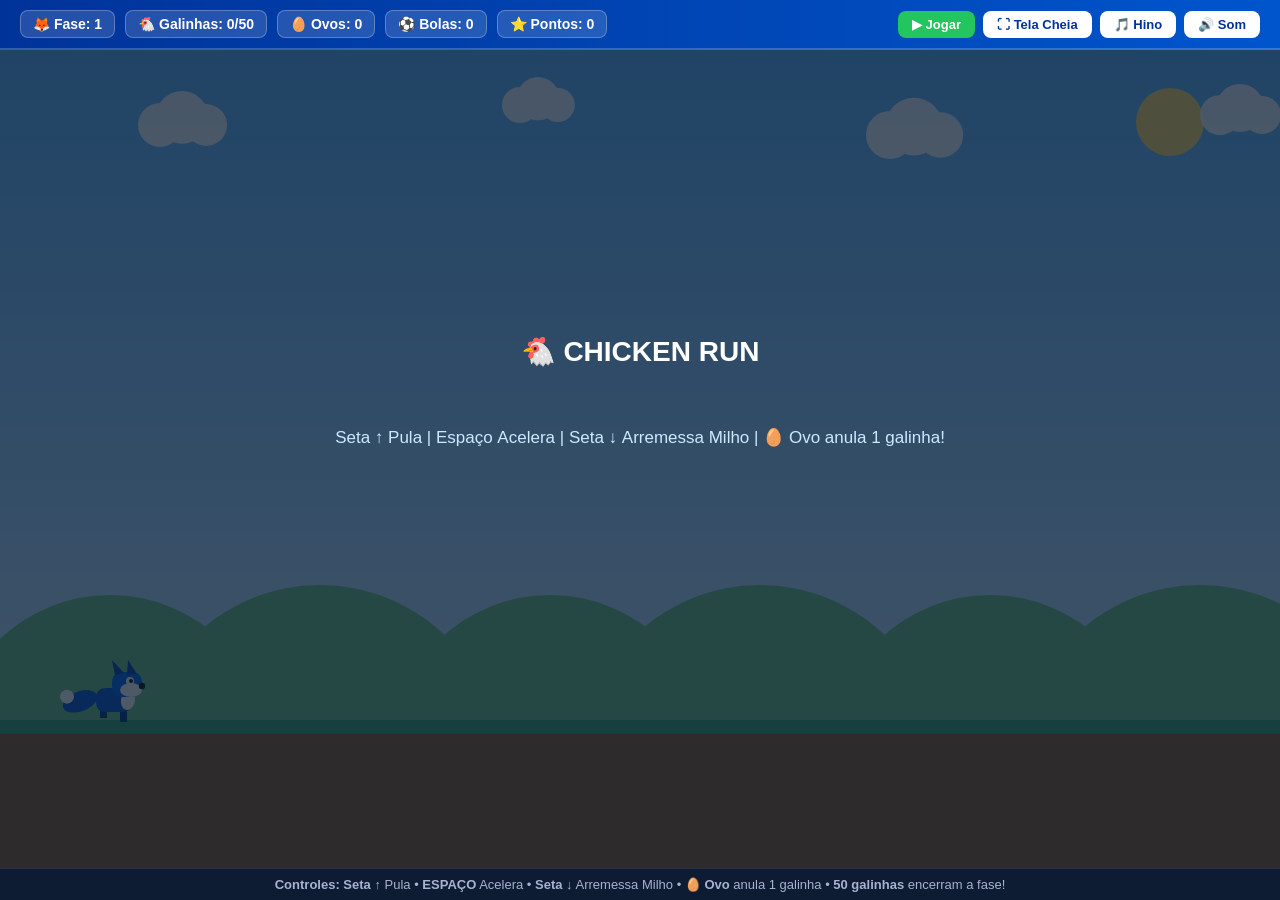
==== games/ChickenRun.html @ 2aab4003 "Add files via upload" ====
<!DOCTYPE html>
<html lang="pt-BR">
<head>
  <meta charset="UTF-8" />
  <meta name="viewport" content="width=device-width, initial-scale=1.0" />
  <title>CHICKEN RUN</title>
  <style>
    * { box-sizing: border-box; margin: 0; padding: 0; user-select: none; }
    html, body {
      width: 100%;
      height: 100%;
      overflow: hidden;
      background: #0a192f;
      color: #fff;
      font-family: 'Segoe UI', Tahoma, Geneva, Verdana, sans-serif;
    }
    .game-wrapper {
      display: flex;
      flex-direction: column;
      width: 100vw;
      height: 100vh;
      background: #112240;
    }
    .hud {
      display: flex;
      flex-wrap: wrap;
      align-items: center;
      justify-content: space-between;
      gap: 8px;
      padding: 10px 20px;
      background: linear-gradient(90deg, #003399, #0055cc);
      border-bottom: 2px solid rgba(255, 255, 255, 0.2);
      font-weight: 700;
      font-size: 14px;
      flex-shrink: 0;
    }
    .hud-stats {
      display: flex;
      gap: 10px;
      flex-wrap: wrap;
    }
    .stat-badge {
      background: rgba(255, 255, 255, 0.14);
      padding: 5px 12px;
      border-radius: 8px;
      border: 1px solid rgba(255, 255, 255, 0.25);
    }
    .hud-controls {
      display: flex;
      gap: 8px;
      flex-wrap: wrap;
    }
    button {
      background: #ffffff;
      color: #003399;
      border: none;
      padding: 6px 14px;
      border-radius: 8px;
      font-weight: 800;
      font-size: 13px;
      cursor: pointer;
      transition: transform 0.1s, background 0.2s;
      display: inline-flex;
      align-items: center;
      gap: 4px;
    }
    button:hover { background: #e6f0ff; transform: translateY(-1px); }
    button:active { transform: translateY(1px); }
    #startBtn { background: #22c55e; color: #ffffff; }
    #startBtn:hover { background: #16a34a; }
    .canvas-container {
      flex: 1;
      position: relative;
      width: 100%;
      overflow: hidden;
    }
    canvas {
      display: block;
      width: 100%;
      height: 100%;
      background: #87ceeb;
      cursor: pointer;
    }
    .footer-tip {
      padding: 8px 16px;
      text-align: center;
      font-size: 13px;
      color: #a8b2d1;
      background: #0d1b33;
      border-top: 1px solid rgba(255, 255, 255, 0.1);
      flex-shrink: 0;
    }
  </style>
</head>
<body>

<div class="game-wrapper">
  <div class="hud">
    <div class="hud-stats">
      <div class="stat-badge">🦊 Fase: <span id="phaseEl">1</span></div>
      <div class="stat-badge">🐔 Galinhas: <span id="chickensEl">0</span>/50</div>
      <div class="stat-badge">🥚 Ovos: <span id="eggsEl">0</span></div>
      <div class="stat-badge">⚽ Bolas: <span id="ballsEl">0</span></div>
      <div class="stat-badge">⭐ Pontos: <span id="scoreEl">0</span></div>
    </div>
    <div class="hud-controls">
      <button id="startBtn">▶ Jogar</button>
      <button id="fullscreenBtn" title="Alternar Tela Cheia">⛶ Tela Cheia</button>
      <button id="testAnthemBtn" title="Ouvir o Hino do Cruzeiro">🎵 Hino</button>
      <button id="muteBtn">🔊 Som</button>
    </div>
  </div>

  <div class="canvas-container" id="canvasContainer">
    <canvas id="gameCanvas"></canvas>
  </div>

  <div class="footer-tip">
    <strong>Controles:</strong> <strong>Seta ↑</strong> Pula &bull; <strong>ESPAÇO</strong> Acelera &bull; <strong>Seta ↓</strong> Arremessa Milho &bull; <strong>🥚 Ovo</strong> anula 1 galinha &bull; <strong>50 galinhas</strong> encerram a fase!
  </div>
</div>

<script>
const canvas = document.getElementById('gameCanvas');
const canvasContainer = document.getElementById('canvasContainer');
const ctx = canvas.getContext('2d');

const phaseEl = document.getElementById('phaseEl');
const chickensEl = document.getElementById('chickensEl');
const eggsEl = document.getElementById('eggsEl');
const ballsEl = document.getElementById('ballsEl');
const scoreEl = document.getElementById('scoreEl');
const muteBtn = document.getElementById('muteBtn');
const testAnthemBtn = document.getElementById('testAnthemBtn');
const fullscreenBtn = document.getElementById('fullscreenBtn');
const startBtn = document.getElementById('startBtn');

let GROUND_Y = 300;
const fox = {
  x: 90,
  y: 250,
  w: 54,
  h: 50,
  vy: 0,
  gravity: 0.72,
  jumpForce: -14.2,
  grounded: true,
  happyTimer: 0,
  throwTimer: 0,
  sadTimer: 0
};

function resizeCanvas() {
  const rect = canvasContainer.getBoundingClientRect();
  canvas.width = Math.max(300, Math.floor(rect.width));
  canvas.height = Math.max(200, Math.floor(rect.height));

  const oldGround = GROUND_Y;
  GROUND_Y = Math.floor(canvas.height * 0.82);

  if (fox.grounded) {
    fox.y = GROUND_Y - fox.h;
  } else {
    fox.y += (GROUND_Y - oldGround);
  }
}

window.addEventListener('resize', resizeCanvas);
resizeCanvas();

fullscreenBtn.addEventListener('click', (e) => {
  e.stopPropagation();
  if (!document.fullscreenElement) {
    document.documentElement.requestFullscreen().catch(() => {});
  } else {
    document.exitFullscreen().catch(() => {});
  }
});

document.addEventListener('fullscreenchange', () => {
  fullscreenBtn.textContent = document.fullscreenElement ? '🗗 Sair Tela Cheia' : '⛶ Tela Cheia';
  setTimeout(resizeCanvas, 50);
});

function drawRoundRect(x, y, w, h, r) {
  ctx.beginPath();
  ctx.moveTo(x + r, y);
  ctx.lineTo(x + w - r, y);
  ctx.quadraticCurveTo(x + w, y, x + w, y + r);
  ctx.lineTo(x + w, y + h - r);
  ctx.quadraticCurveTo(x + w, y + h, x + w - r, y + h);
  ctx.lineTo(x + r, y + h);
  ctx.quadraticCurveTo(x, y + h, x, y + h - r);
  ctx.lineTo(x, y + r);
  ctx.quadraticCurveTo(x, y, x + r, y);
  ctx.closePath();
}

function drawStar(cx, cy, spikes, outerRadius, innerRadius) {
  let rot = Math.PI / 2 * 3;
  let x = cx;
  let y = cy;
  const step = Math.PI / spikes;

  ctx.beginPath();
  ctx.moveTo(cx, cy - outerRadius);
  for (let i = 0; i < spikes; i++) {
    x = cx + Math.cos(rot) * outerRadius;
    y = cy + Math.sin(rot) * outerRadius;
    ctx.lineTo(x, y);
    rot += step;

    x = cx + Math.cos(rot) * innerRadius;
    y = cy + Math.sin(rot) * innerRadius;
    ctx.lineTo(x, y);
    rot += step;
  }
  ctx.lineTo(cx, cy - outerRadius);
  ctx.closePath();
}

let isMuted = false;
let audioCtx = null;

function getAudioCtx() {
  if (!audioCtx) {
    const AC = window.AudioContext || window.webkitAudioContext;
    if (AC) audioCtx = new AC();
  }
  if (audioCtx && audioCtx.state === 'suspended') {
    audioCtx.resume().catch(() => {});
  }
  return audioCtx;
}

function playSfx(type) {
  if (isMuted) return;
  try {
    const ac = getAudioCtx();
    if (!ac) return;
    const now = ac.currentTime;
    const osc = ac.createOscillator();
    const gain = ac.createGain();
    osc.connect(gain);
    gain.connect(ac.destination);

    if (type === 'jump') {
      osc.type = 'triangle';
      osc.frequency.setValueAtTime(280, now);
      osc.frequency.exponentialRampToValueAtTime(620, now + 0.14);
      gain.gain.setValueAtTime(0.18, now);
      gain.gain.exponentialRampToValueAtTime(0.01, now + 0.15);
      osc.start(now); osc.stop(now + 0.15);
    } else if (type === 'throw') {
      osc.type = 'sine';
      osc.frequency.setValueAtTime(420, now);
      osc.frequency.exponentialRampToValueAtTime(750, now + 0.1);
      gain.gain.setValueAtTime(0.16, now);
      gain.gain.exponentialRampToValueAtTime(0.01, now + 0.11);
      osc.start(now); osc.stop(now + 0.11);
    } else if (type === 'destroy') {
      osc.type = 'square';
      osc.frequency.setValueAtTime(190, now);
      osc.frequency.exponentialRampToValueAtTime(65, now + 0.18);
      gain.gain.setValueAtTime(0.2, now);
      gain.gain.exponentialRampToValueAtTime(0.01, now + 0.19);
      osc.start(now); osc.stop(now + 0.19);
    } else if (type === 'catch' || type === 'ball') {
      osc.type = 'sine';
      osc.frequency.setValueAtTime(type === 'catch' ? 520 : 640, now);
      osc.frequency.setValueAtTime(type === 'catch' ? 780 : 880, now + 0.07);
      gain.gain.setValueAtTime(0.22, now);
      gain.gain.exponentialRampToValueAtTime(0.01, now + 0.22);
      osc.start(now); osc.stop(now + 0.22);
    } else if (type === 'egg') {
      osc.type = 'sawtooth';
      osc.frequency.setValueAtTime(360, now);
      osc.frequency.exponentialRampToValueAtTime(170, now + 0.2);
      gain.gain.setValueAtTime(0.18, now);
      gain.gain.exponentialRampToValueAtTime(0.01, now + 0.21);
      osc.start(now); osc.stop(now + 0.21);
    } else if (type === 'star') {
      osc.type = 'triangle';
      osc.frequency.setValueAtTime(587.33, now);
      osc.frequency.setValueAtTime(783.99, now + 0.08);
      osc.frequency.setValueAtTime(1046.50, now + 0.16);
      gain.gain.setValueAtTime(0.24, now);
      gain.gain.exponentialRampToValueAtTime(0.01, now + 0.36);
      osc.start(now); osc.stop(now + 0.36);
    } else if (type === 'gameover') {
      osc.type = 'sawtooth';
      osc.frequency.setValueAtTime(300, now);
      osc.frequency.linearRampToValueAtTime(110, now + 0.45);
      gain.gain.setValueAtTime(0.2, now);
      gain.gain.exponentialRampToValueAtTime(0.01, now + 0.46);
      osc.start(now); osc.stop(now + 0.46);
    }
  } catch (err) {}
}

function playCruzeiroAnthem() {
  if (isMuted) return;
  try {
    const ac = getAudioCtx();
    if (!ac) return;
    const notes = [
      { f: 392.00, d: 0.22 }, { f: 523.25, d: 0.32 }, { f: 523.25, d: 0.22 },
      { f: 587.33, d: 0.24 }, { f: 659.25, d: 0.36 }, { f: 587.33, d: 0.22 },
      { f: 523.25, d: 0.34 }, { f: 493.88, d: 0.22 }, { f: 440.00, d: 0.24 },
      { f: 493.88, d: 0.24 }, { f: 523.25, d: 0.45 }, { f: 392.00, d: 0.35 },
      { f: 0,      d: 0.14 },
      { f: 392.00, d: 0.22 }, { f: 587.33, d: 0.32 }, { f: 587.33, d: 0.22 },
      { f: 659.25, d: 0.24 }, { f: 698.46, d: 0.36 }, { f: 659.25, d: 0.22 },
      { f: 587.33, d: 0.34 }, { f: 523.25, d: 0.22 }, { f: 493.88, d: 0.24 },
      { f: 523.25, d: 0.55 }
    ];

    let time = ac.currentTime + 0.05;
    notes.forEach(n => {
      if (n.f > 0) {
        const osc = ac.createOscillator();
        const osc2 = ac.createOscillator();
        const gain = ac.createGain();
        osc.type = 'triangle';
        osc2.type = 'sine';
        osc.frequency.setValueAtTime(n.f, time);
        osc2.frequency.setValueAtTime(n.f * 0.5, time);
        gain.gain.setValueAtTime(0.001, time);
        gain.gain.linearRampToValueAtTime(0.22, time + 0.02);
        gain.gain.exponentialRampToValueAtTime(0.001, time + n.d * 0.92);
        osc.connect(gain);
        osc2.connect(gain);
        gain.connect(ac.destination);
        osc.start(time); osc2.start(time);
        osc.stop(time + n.d); osc2.stop(time + n.d);
      }
      time += n.d;
    });
  } catch (err) {}
}

muteBtn.addEventListener('click', (e) => {
  e.stopPropagation();
  isMuted = !isMuted;
  muteBtn.textContent = isMuted ? '🔇 Mudo' : '🔊 Som';
});

testAnthemBtn.addEventListener('click', (e) => {
  e.stopPropagation();
  playCruzeiroAnthem();
});

startBtn.addEventListener('click', (e) => {
  e.stopPropagation();
  resetGame();
});

const STAR_SEQUENCE = [
  { name: 'KLEBER GLADIADOR',    icon: 'star',   big: false, bouncingBall: false, throwsCorn: false },
  { name: 'WELLINGTON PAULISTA', icon: 'star',   big: false, bouncingBall: false, throwsCorn: false },
  { name: 'MARCELO RAMOS',       icon: 'star',   big: false, bouncingBall: false, throwsCorn: false },
  { name: 'RONALDO FENOMENO',    icon: 'star',   big: true,  bouncingBall: false, throwsCorn: false },
  { name: 'FABIO JUNIOR',        icon: 'ball',   big: false, bouncingBall: true,  throwsCorn: false },
  { name: 'PAULINHO MCLAREN',    icon: 'star',   big: false, bouncingBall: false, throwsCorn: true  },
  { name: 'KAIO JORGE',          icon: 'bigK',   big: true,  bouncingBall: false, throwsCorn: false },
  { name: 'DIRCEU LOPES',        icon: 'crown',  big: false, bouncingBall: false, throwsCorn: false },
  { name: 'ALEX',                icon: 'diamond',big: false, bouncingBall: false, throwsCorn: false },
  { name: 'TOSTÃO',              icon: 'trophy', big: false, bouncingBall: false, throwsCorn: false }
];

const PHASE_GOAL = 50;

let state = 'START';
let score = 0;
let chickensCaught = 0;
let eggsCollected = 0;
let ballsCollected = 0;
let phase = 1;
let speed = 6.5;
let baseSpeed = 6.5;
let frameCount = 0;
let lastCornTime = 0;
let triggeredMilestones = new Set();

let obstacles = [];
let items = [];
let corns = [];
let decorativeCorns = [];
let particles = [];
let floatingTexts = [];
let risingStars = [];
let accumulatedStars = [];

let planeObj = null;
let creditsScrollY = 0;

let clouds = [
  { x: 160, y: 75, s: 1.1 },
  { x: 520, y: 55, s: 0.9 },
  { x: 890, y: 85, s: 1.2 },
  { x: 1220, y: 65, s: 1.0 }
];
let hillOffset = 0;

function resetGame() {
  score = 0;
  chickensCaught = 0;
  eggsCollected = 0;
  ballsCollected = 0;
  phase = 1;
  speed = 6.5;
  baseSpeed = 6.5;
  obstacles = [];
  items = [];
  corns = [];
  decorativeCorns = [];
  particles = [];
  floatingTexts = [];
  risingStars = [];
  accumulatedStars = [];
  planeObj = null;
  creditsScrollY = 0;
  triggeredMilestones.clear();
  fox.y = GROUND_Y - fox.h;
  fox.vy = 0;
  fox.grounded = true;
  fox.happyTimer = 0;
  fox.throwTimer = 0;
  fox.sadTimer = 0;
  startBtn.textContent = '↻ Reiniciar';
  updateHud();
  state = 'PLAYING';
}

function updateHud() {
  phaseEl.textContent = phase;
  chickensEl.textContent = chickensCaught;
  eggsEl.textContent = eggsCollected;
  ballsEl.textContent = ballsCollected;
  scoreEl.textContent = Math.floor(score);
}

function getSlotTargetPosition(slotIndex) {
  const rightMargin = 28;
  const startY = 30;
  const rowHeight = 28;
  return {
    x: canvas.width - rightMargin,
    y: startY + slotIndex * rowHeight
  };
}

function spawnRisingStar(milestoneNum, info, originX, originY) {
  const slotIndex = accumulatedStars.length + risingStars.length;
  const isBig = !!info.big;
  risingStars.push({
    startX: originX,
    startY: originY,
    x: originX,
    y: originY,
    slotIndex: slotIndex,
    progress: 0,
    duration: 480,
    wobblePhase: 0,
    outerR: info.icon === 'bigK' ? 38 : (isBig ? 42 : 24),
    milestoneNum: milestoneNum,
    name: info.name,
    label: `${milestoneNum}★ ${info.name}`,
    icon: info.icon,
    isBig: isBig,
    bouncingBall: !!info.bouncingBall,
    throwsCorn: !!info.throwsCorn,
    cornCooldown: 0
  });
  playSfx('star');
}

function checkChickenStarMilestone() {
  if (chickensCaught > 0 && chickensCaught % 5 === 0 && !triggeredMilestones.has(chickensCaught)) {
    triggeredMilestones.add(chickensCaught);
    const seqIndex = ((chickensCaught / 5) - 1) % STAR_SEQUENCE.length;
    const preset = STAR_SEQUENCE[seqIndex];
    spawnRisingStar(chickensCaught, preset, fox.x + fox.w / 2, fox.y - 10);
  }
}

function startPlaneFinale() {
  state = 'PLANE_FINALE';
  playCruzeiroAnthem();
  planeObj = {
    x: -240,
    y: Math.max(85, GROUND_Y * 0.26),
    vx: 0.9,
    cornTimer: 0
  };
}

function startCredits() {
  state = 'CREDITS';
  creditsScrollY = canvas.height + 40;
}

function jump() {
  if (state === 'START' || state === 'GAMEOVER' || state === 'CREDITS') {
    resetGame();
    return;
  }
  if (state === 'PLAYING' && fox.grounded) {
    fox.vy = fox.jumpForce;
    fox.grounded = false;
    playSfx('jump');
  }
}

function throwCorn() {
  if (state !== 'PLAYING') return;
  const now = performance.now();
  if (now - lastCornTime < 260) return;
  lastCornTime = now;

  fox.throwTimer = 14;
  corns.push({
    x: fox.x + fox.w - 4,
    y: fox.y + 18,
    w: 22,
    h: 14,
    vx: speed + 10.5,
    vy: -2.4,
    angle: 0
  });
  playSfx('throw');
}

window.addEventListener('keydown', (e) => {
  if (e.code === 'ArrowUp' || e.key === 'ArrowUp') {
    e.preventDefault();
    jump();
  } else if (e.code === 'Space' || e.key === ' ') {
    e.preventDefault();
    if (state === 'PLAYING') {
      speed = baseSpeed * 1.6;
    } else {
      resetGame();
    }
  } else if (e.code === 'ArrowDown' || e.key === 'ArrowDown') {
    e.preventDefault();
    if (state === 'PLAYING') {
      throwCorn();
    }
  }
});

window.addEventListener('keyup', (e) => {
  if (e.code === 'Space' || e.key === ' ') {
    speed = baseSpeed;
  }
});

canvas.addEventListener('mousedown', (e) => { e.preventDefault(); jump(); });
canvas.addEventListener('touchstart', (e) => { e.preventDefault(); jump(); }, { passive: false });

function spawnParticles(x, y, colorScheme) {
  for (let i = 0; i < 16; i++) {
    let color = '#ffffff';
    if (colorScheme === 'red') {
      color = '#ef4444';
    } else if (colorScheme === 'wood') {
      color = i % 2 === 0 ? '#b45309' : '#facc15';
    } else if (colorScheme === 'egg') {
      color = i % 2 === 0 ? '#fef3c7' : '#fbbf24';
    } else {
      color = i % 2 === 0 ? '#ffffff' : '#1a1a1a';
    }
    particles.push({
      x: x, y: y,
      vx: (Math.random() - 0.5) * 8,
      vy: (Math.random() - 0.8) * 6.5,
      size: 4 + Math.random() * 4.5,
      color: color,
      life: 32 + Math.random() * 14
    });
  }
}

function addFloatingText(text, x, y, color) {
  floatingTexts.push({
    text: text,
    x: x,
    y: y,
    vy: -1.4,
    color: color || '#fde047',
    life: 65
  });
}

function drawBackground() {
  const skyGrad = ctx.createLinearGradient(0, 0, 0, GROUND_Y);
  skyGrad.addColorStop(0, '#5bb5f9');
  skyGrad.addColorStop(1, '#cbe9ff');
  ctx.fillStyle = skyGrad;
  ctx.fillRect(0, 0, canvas.width, GROUND_Y);

  ctx.fillStyle = '#ffe066';
  ctx.beginPath();
  ctx.arc(canvas.width - 110, 72, 34, 0, Math.PI * 2);
  ctx.fill();

  ctx.fillStyle = 'rgba(255,255,255,0.88)';
  clouds.forEach(c => {
    if (state === 'PLAYING') {
      c.x -= speed * 0.16;
      if (c.x < -100) c.x = canvas.width + 80;
    }
    ctx.beginPath();
    ctx.arc(c.x, c.y, 20 * c.s, 0, Math.PI * 2);
    ctx.arc(c.x + 20 * c.s, c.y - 7 * c.s, 24 * c.s, 0, Math.PI * 2);
    ctx.arc(c.x + 42 * c.s, c.y, 19 * c.s, 0, Math.PI * 2);
    ctx.fill();
  });

  if (state === 'PLAYING') hillOffset = (hillOffset + speed * 0.35) % 440;
  ctx.fillStyle = '#6ec47d';
  for (let x = -hillOffset; x < canvas.width + 440; x += 440) {
    ctx.beginPath();
    ctx.arc(x + 110, GROUND_Y + 35, 160, Math.PI, 0);
    ctx.arc(x + 320, GROUND_Y + 45, 180, Math.PI, 0);
    ctx.fill();
  }

  ctx.fillStyle = '#38a169';
  ctx.fillRect(0, GROUND_Y, canvas.width, 14);
  ctx.fillStyle = '#8b5a2b';
  ctx.fillRect(0, GROUND_Y + 14, canvas.width, canvas.height - GROUND_Y - 14);
}

function drawFox() {
  const x = fox.x;
  const y = fox.y;
  const legSwing = fox.grounded && state === 'PLAYING' ? Math.sin(frameCount * 0.35) * 6 : 4;

  ctx.save();
  const tailWag = Math.sin(frameCount * 0.25) * 5;
  ctx.fillStyle = '#0055cc';
  ctx.beginPath();
  ctx.ellipse(x - 10, y + 30 + tailWag * 0.4, 18, 10, -0.35, 0, Math.PI * 2);
  ctx.fill();
  ctx.fillStyle = '#ffffff';
  ctx.beginPath();
  ctx.arc(x - 23, y + 25 + tailWag * 0.5, 7, 0, Math.PI * 2);
  ctx.fill();

  ctx.fillStyle = '#003380';
  ctx.fillRect(x + 10, y + 38 - legSwing * 0.5, 7, 12);
  ctx.fillRect(x + 30, y + 38 + legSwing * 0.5, 7, 12);

  ctx.fillStyle = '#0055cc';
  drawRoundRect(x + 6, y + 18, 36, 24, 10);
  ctx.fill();

  if (fox.throwTimer > 0) {
    ctx.fillStyle = '#0044aa';
    drawRoundRect(x + 34, y + 20, 20, 7, 4);
    ctx.fill();
  }

  ctx.fillStyle = '#ffffff';
  ctx.beginPath();
  ctx.ellipse(x + 38, y + 30, 7, 10, 0.2, 0, Math.PI * 2);
  ctx.fill();

  ctx.fillStyle = '#0066ee';
  drawRoundRect(x + 22, y + 2, 30, 25, 11);
  ctx.fill();

  ctx.fillStyle = '#ffffff';
  ctx.beginPath();
  ctx.ellipse(x + 41, y + 20, 11, 7, 0, 0, Math.PI * 2);
  ctx.fill();

  ctx.fillStyle = '#0044aa';
  ctx.beginPath();
  ctx.moveTo(x + 25, y + 5); ctx.lineTo(x + 22, y - 10); ctx.lineTo(x + 34, y + 3); ctx.fill();
  ctx.beginPath();
  ctx.moveTo(x + 37, y + 5); ctx.lineTo(x + 38, y - 10); ctx.lineTo(x + 47, y + 4); ctx.fill();

  ctx.fillStyle = '#111111';
  ctx.beginPath();
  ctx.arc(x + 52, y + 16, 3.2, 0, Math.PI * 2);
  ctx.fill();

  if (fox.happyTimer > 0) {
    ctx.strokeStyle = '#ffffff';
    ctx.lineWidth = 2.4;
    ctx.beginPath();
    ctx.moveTo(x + 36, y + 12); ctx.lineTo(x + 40, y + 8); ctx.lineTo(x + 44, y + 12);
    ctx.stroke();
  } else {
    ctx.fillStyle = '#ffffff';
    ctx.beginPath();
    ctx.arc(x + 40, y + 11, 4, 0, Math.PI * 2);
    ctx.fill();
    ctx.fillStyle = '#111111';
    ctx.beginPath();
    ctx.arc(x + 41, y + 11, 2, 0, Math.PI * 2);
    ctx.fill();
  }
  ctx.restore();
}

function drawCornGraphic(x, y, w, h, angle) {
  ctx.save();
  ctx.translate(x + w / 2, y + h / 2);
  ctx.rotate(angle);

  ctx.fillStyle = '#16a34a';
  ctx.beginPath();
  ctx.moveTo(-12, -5);
  ctx.lineTo(-2, 0);
  ctx.lineTo(-12, 5);
  ctx.closePath();
  ctx.fill();

  ctx.fillStyle = '#facc15';
  ctx.beginPath();
  ctx.ellipse(2, 0, 10, 5.5, 0, 0, Math.PI * 2);
  ctx.fill();
  ctx.strokeStyle = '#ca8a04';
  ctx.lineWidth = 1.2;
  ctx.stroke();

  ctx.fillStyle = '#eab308';
  for (let gx = -4; gx <= 7; gx += 4) {
    ctx.fillRect(gx, -2.5, 2, 2);
    ctx.fillRect(gx, 0.8, 2, 2);
  }
  ctx.restore();
}

function drawCorn(c) {
  drawCornGraphic(c.x, c.y, c.w, c.h, c.angle);
}

function drawItem(item) {
  const x = item.x;
  const y = item.y + Math.sin(frameCount * 0.3 + x * 0.05) * 3;

  if (item.type === 'ball') {
    ctx.fillStyle = '#ffffff';
    ctx.beginPath();
    ctx.arc(x + 16, y + 16, 15, 0, Math.PI * 2);
    ctx.fill();
    ctx.strokeStyle = '#111111';
    ctx.lineWidth = 2;
    ctx.stroke();

    ctx.fillStyle = '#111111';
    ctx.beginPath();
    ctx.arc(x + 16, y + 16, 5, 0, Math.PI * 2);
    ctx.fill();
  } else if (item.type === 'egg') {
    ctx.save();
    ctx.translate(x + 16, y + 17);
    ctx.rotate(Math.sin(frameCount * 0.25 + x * 0.04) * 0.14);

    ctx.fillStyle = '#fef9c3';
    ctx.strokeStyle = '#92400e';
    ctx.lineWidth = 2;
    ctx.beginPath();
    ctx.ellipse(0, 0, 11.5, 15, 0, 0, Math.PI * 2);
    ctx.fill();
    ctx.stroke();

    ctx.fillStyle = '#d97706';
    ctx.beginPath();
    ctx.arc(-4, -3, 1.6, 0, Math.PI * 2);
    ctx.arc(4, 3, 1.8, 0, Math.PI * 2);
    ctx.arc(2, -5, 1.2, 0, Math.PI * 2);
    ctx.fill();
    ctx.restore();
  } else {
    const isRed = item.isRed;
    ctx.strokeStyle = '#f59e0b';
    ctx.lineWidth = 2.5;
    ctx.beginPath();
    ctx.moveTo(x + 15, y + 26); ctx.lineTo(x + 13, y + 35);
    ctx.moveTo(x + 23, y + 26); ctx.lineTo(x + 25, y + 35);
    ctx.stroke();

    ctx.fillStyle = isRed ? '#ef4444' : '#ffffff';
    ctx.beginPath();
    ctx.ellipse(x + 20, y + 19, 15, 11, 0, 0, Math.PI * 2);
    ctx.fill();
    ctx.strokeStyle = '#111111';
    ctx.lineWidth = 1.5;
    ctx.stroke();

    if (!isRed) {
      ctx.fillStyle = '#18181b';
      ctx.beginPath();
      ctx.arc(x + 16, y + 17, 4, 0, Math.PI * 2);
      ctx.arc(x + 25, y + 21, 3.5, 0, Math.PI * 2);
      ctx.arc(x + 21, y + 14, 3, 0, Math.PI * 2);
      ctx.fill();
    }

    ctx.fillStyle = isRed ? '#991b1b' : '#18181b';
    ctx.beginPath();
    ctx.moveTo(x + 33, y + 16); ctx.lineTo(x + 42, y + 8); ctx.lineTo(x + 38, y + 21); ctx.fill();

    ctx.fillStyle = isRed ? '#ef4444' : '#ffffff';
    ctx.beginPath();
    ctx.arc(x + 10, y + 10, 7.5, 0, Math.PI * 2);
    ctx.fill();
    ctx.stroke();

    ctx.fillStyle = '#b91c1c';
    ctx.beginPath();
    ctx.arc(x + 9, y + 2, 3, 0, Math.PI * 2);
    ctx.arc(x + 13, y + 3, 2.8, 0, Math.PI * 2);
    ctx.fill();

    ctx.fillStyle = '#f59e0b';
    ctx.beginPath();
    ctx.moveTo(x + 3, y + 10); ctx.lineTo(x - 4, y + 12); ctx.lineTo(x + 3, y + 14); ctx.fill();

    ctx.fillStyle = '#111111';
    ctx.beginPath();
    ctx.arc(x + 8, y + 9, 1.7, 0, Math.PI * 2);
    ctx.fill();
  }
}

function drawObstacle(o) {
  ctx.fillStyle = '#92400e';
  ctx.fillRect(o.x + 4, o.y, 7, o.h);
  ctx.fillRect(o.x + o.w - 11, o.y, 7, o.h);
  ctx.fillStyle = '#b45309';
  ctx.fillRect(o.x, o.y + 8, o.w, 7);
  ctx.fillRect(o.x, o.y + 22, o.w, 7);
}

function drawMilestoneIcon(iconType, cx, cy, size, isBig) {
  ctx.save();
  ctx.translate(cx, cy);

  if (iconType === 'bigK') {
    ctx.font = `900 ${Math.round(size * 1.7)}px 'Segoe UI', Arial, sans-serif`;
    ctx.textAlign = 'center';
    ctx.textBaseline = 'middle';
    ctx.lineWidth = Math.max(2.5, size * 0.14);
    ctx.strokeStyle = '#003399';
    ctx.strokeText('K', 0, 1);
    ctx.fillStyle = '#fde047';
    ctx.fillText('K', 0, 1);
  } else if (iconType === 'ball') {
    const r = size * 0.72;
    ctx.fillStyle = '#ffffff';
    ctx.beginPath();
    ctx.arc(0, 0, r, 0, Math.PI * 2);
    ctx.fill();
    ctx.strokeStyle = '#003399';
    ctx.lineWidth = Math.max(1.8, r * 0.16);
    ctx.stroke();

    ctx.fillStyle = '#111111';
    ctx.beginPath();
    ctx.arc(0, 0, r * 0.36, 0, Math.PI * 2);
    ctx.fill();
  } else if (iconType === 'crown') {
    const w = size * 1.45;
    const h = size * 1.05;
    ctx.fillStyle = '#facc15';
    ctx.strokeStyle = '#003399';
    ctx.lineWidth = Math.max(1.6, size * 0.08);
    ctx.beginPath();
    ctx.moveTo(-w / 2, h / 2);
    ctx.lineTo(-w / 2, -h * 0.15);
    ctx.lineTo(-w * 0.2, h * 0.1);
    ctx.lineTo(0, -h / 2);
    ctx.lineTo(w * 0.2, h * 0.1);
    ctx.lineTo(w / 2, -h * 0.15);
    ctx.lineTo(w / 2, h / 2);
    ctx.closePath();
    ctx.fill();
    ctx.stroke();

    ctx.fillStyle = '#ef4444';
    ctx.beginPath();
    ctx.arc(0, h * 0.2, Math.max(2, size * 0.12), 0, Math.PI * 2);
    ctx.fill();
  } else if (iconType === 'diamond') {
    const w = size * 1.25;
    const h = size * 1.25;
    ctx.fillStyle = '#38bdf8';
    ctx.strokeStyle = '#003399';
    ctx.lineWidth = Math.max(1.6, size * 0.08);
    ctx.beginPath();
    ctx.moveTo(0, -h / 2);
    ctx.lineTo(w / 2, -h * 0.1);
    ctx.lineTo(0, h / 2);
    ctx.lineTo(-w / 2, -h * 0.1);
    ctx.closePath();
    ctx.fill();
    ctx.stroke();

    ctx.fillStyle = '#e0f2fe';
    ctx.beginPath();
    ctx.moveTo(0, -h / 2);
    ctx.lineTo(w * 0.22, -h * 0.1);
    ctx.lineTo(0, h * 0.45);
    ctx.lineTo(-w * 0.22, -h * 0.1);
    ctx.closePath();
    ctx.fill();
  } else if (iconType === 'trophy') {
    const w = size * 1.1;
    const h = size * 1.2;
    ctx.fillStyle = '#facc15';
    ctx.strokeStyle = '#003399';
    ctx.lineWidth = Math.max(1.6, size * 0.08);

    drawRoundRect(-w * 0.42, -h * 0.45, w * 0.84, h * 0.55, 4);
    ctx.fill();
    ctx.stroke();

    ctx.fillRect(-w * 0.45, h * 0.3, w * 0.9, h * 0.18);
    ctx.strokeRect(-w * 0.45, h * 0.3, w * 0.9, h * 0.18);
    ctx.fillRect(-w * 0.14, h * 0.1, w * 0.28, h * 0.22);
  } else {
    drawStar(0, 0, 5, size, size * 0.46);
    ctx.fillStyle = isBig ? '#fde047' : '#facc15';
    ctx.fill();
    ctx.lineWidth = isBig ? Math.max(2.2, size * 0.08) : Math.max(1.5, size * 0.07);
    ctx.strokeStyle = '#003399';
    ctx.stroke();
  }

  ctx.restore();
}

function updateAndDrawDecorativeCorns() {
  for (let i = decorativeCorns.length - 1; i >= 0; i--) {
    const dc = decorativeCorns[i];
    if (state === 'PLAYING' || state === 'PLANE_FINALE') {
      dc.x += dc.vx;
      dc.y += dc.vy;
      dc.vy += 0.18;
      dc.angle += dc.vAngle;
      dc.life--;
    }
    drawCornGraphic(dc.x, dc.y, 20, 12, dc.angle);
    if (dc.life <= 0 || dc.y > GROUND_Y + 20) {
      decorativeCorns.splice(i, 1);
    }
  }
}

function updateAndDrawFloatingTexts() {
  for (let i = floatingTexts.length - 1; i >= 0; i--) {
    const ft = floatingTexts[i];
    if (state === 'PLAYING' || state === 'PLANE_FINALE') {
      ft.y += ft.vy;
      ft.life--;
    }
    ctx.save();
    ctx.globalAlpha = Math.max(0, ft.life / 65);
    ctx.font = "800 16px 'Segoe UI', sans-serif";
    ctx.textAlign = 'center';
    ctx.lineWidth = 3;
    ctx.strokeStyle = '#0a192f';
    ctx.strokeText(ft.text, ft.x, ft.y);
    ctx.fillStyle = ft.color;
    ctx.fillText(ft.text, ft.x, ft.y);
    ctx.restore();

    if (ft.life <= 0) {
      floatingTexts.splice(i, 1);
    }
  }
}

function updateAndDrawRisingStars() {
  for (let i = risingStars.length - 1; i >= 0; i--) {
    const s = risingStars[i];
    const target = getSlotTargetPosition(s.slotIndex);

    if (state === 'PLAYING' || state === 'PLANE_FINALE') {
      s.progress++;
      s.wobblePhase += 0.08;

      if (s.throwsCorn) {
        s.cornCooldown--;
        if (s.cornCooldown <= 0) {
          s.cornCooldown = 18;
          [-1, 1].forEach(dir => {
            decorativeCorns.push({
              x: s.x,
              y: s.y,
              vx: dir * (3.2 + Math.random() * 3.0),
              vy: -2.0 - Math.random() * 2.0,
              angle: Math.random() * Math.PI,
              vAngle: dir * 0.22,
              life: 85
            });
          });
        }
      }
    }

    const t = Math.min(1, s.progress / s.duration);
    const ease = 1 - Math.pow(1 - t, 2.2);
    const wobble = Math.sin(s.wobblePhase) * (1 - ease) * 24;

    let bounceOffset = 0;
    if (s.bouncingBall) {
      const bounces = 4;
      const bounceCycle = Math.abs(Math.sin(t * Math.PI * bounces));
      bounceOffset = -bounceCycle * (1 - ease * 0.6) * 38;
    }

    s.x = s.startX + (target.x - s.startX) * ease + wobble;
    s.y = s.startY + (target.y - s.startY) * ease + bounceOffset;

    const targetSize = s.isBig ? 13 : 10.5;
    const currentSize = s.outerR + (targetSize - s.outerR) * ease;

    drawMilestoneIcon(s.icon, s.x, s.y, currentSize, s.isBig);

    ctx.save();
    const fontSize = Math.round((s.isBig ? 17 : 13.5) + ((s.isBig ? 12.5 : 11) - (s.isBig ? 17 : 13.5)) * ease);
    ctx.font = `800 ${fontSize}px 'Segoe UI', sans-serif`;
    ctx.textAlign = 'right';
    ctx.textBaseline = 'middle';

    const labelText = s.label;
    const textW = ctx.measureText(labelText).width;
    const labelRightX = s.x - currentSize - 8;
    const padX = 7;
    const boxH = fontSize + 9;

    ctx.fillStyle = s.isBig ? 'rgba(0, 51, 153, 0.92)' : 'rgba(10, 25, 47, 0.86)';
    drawRoundRect(labelRightX - textW - padX, s.y - boxH / 2, textW + padX * 2, boxH, 7);
    ctx.fill();

    ctx.strokeStyle = s.isBig ? '#fde047' : '#facc15';
    ctx.lineWidth = s.isBig ? 1.8 : 1.2;
    ctx.stroke();

    ctx.fillStyle = '#fde047';
    ctx.fillText(labelText, labelRightX, s.y + 0.5);
    ctx.restore();

    if (t >= 1) {
      accumulatedStars.push({
        milestoneNum: s.milestoneNum,
        name: s.name,
        label: s.label,
        icon: s.icon,
        isBig: s.isBig
      });
      risingStars.splice(i, 1);
    }
  }
}

function drawAccumulatedScoreboard() {
  if (accumulatedStars.length === 0) return;

  const panelRight = canvas.width - 10;
  const panelTop = 12;
  const rowHeight = 28;
  const panelHeight = accumulatedStars.length * rowHeight + 12;

  let maxRowW = 185;
  accumulatedStars.forEach(item => {
    ctx.font = item.isBig ? "800 12.5px 'Segoe UI', sans-serif" : "800 11px 'Segoe UI', sans-serif";
    const w = ctx.measureText(item.label).width + 48;
    if (w > maxRowW) maxRowW = w;
  });

  ctx.save();
  ctx.fillStyle = 'rgba(10, 25, 47, 0.68)';
  ctx.strokeStyle = 'rgba(250, 204, 21, 0.45)';
  ctx.lineWidth = 1.5;
  drawRoundRect(panelRight - maxRowW, panelTop, maxRowW, panelHeight, 10);
  ctx.fill();
  ctx.stroke();

  accumulatedStars.forEach((item, idx) => {
    const pos = getSlotTargetPosition(idx);
    const size = item.isBig ? 13 : 10.5;

    drawMilestoneIcon(item.icon, pos.x, pos.y, size, item.isBig);

    ctx.font = item.isBig ? "800 12.5px 'Segoe UI', sans-serif" : "800 11px 'Segoe UI', sans-serif";
    ctx.textAlign = 'right';
    ctx.textBaseline = 'middle';
    ctx.fillStyle = item.isBig ? '#fde047' : '#ffffff';
    ctx.fillText(item.label, pos.x - size - 8, pos.y + 0.5);
  });

  ctx.restore();
}

function updateAndDrawPlaneFinale() {
  if (!planeObj) return;

  planeObj.x += planeObj.vx;
  planeObj.y += Math.sin(frameCount * 0.06) * 0.8;
  planeObj.cornTimer--;

  if (planeObj.cornTimer <= 0 && planeObj.x > -40 && planeObj.x < canvas.width + 60) {
    planeObj.cornTimer = 18;
    decorativeCorns.push({
      x: planeObj.x + 35,
      y: planeObj.y + 8,
      vx: (Math.random() - 0.5) * 3.5,
      vy: 1.2 + Math.random() * 2.0,
      angle: Math.random() * Math.PI,
      vAngle: (Math.random() - 0.5) * 0.22,
      life: 140
    });
  }

  const px = planeObj.x;
  const py = planeObj.y + Math.sin(frameCount * 0.06) * 0.8;

  ctx.save();

  const bannerW = 165;
  const bannerH = 42;
  const bannerX = px - bannerW - 42;
  const bannerY = py - bannerH / 2 + 4;
  const waveY = Math.sin(frameCount * 0.12) * 4;

  ctx.strokeStyle = '#ffffff';
  ctx.lineWidth = 2;
  ctx.beginPath();
  ctx.moveTo(px - 36, py + 2);
  ctx.lineTo(bannerX + bannerW, bannerY + waveY + bannerH / 2);
  ctx.stroke();

  ctx.fillStyle = '#003399';
  ctx.strokeStyle = '#fde047';
  ctx.lineWidth = 3;
  drawRoundRect(bannerX, bannerY + waveY, bannerW, bannerH, 8);
  ctx.fill();
  ctx.stroke();

  ctx.fillStyle = '#fde047';
  ctx.font = "900 20px 'Segoe UI', sans-serif";
  ctx.textAlign = 'center';
  ctx.textBaseline = 'middle';
  ctx.fillText('6X1 ETERNO', bannerX + bannerW / 2, bannerY + waveY + bannerH / 2 + 1);

  ctx.fillStyle = '#0055cc';
  ctx.strokeStyle = '#ffffff';
  ctx.lineWidth = 2.5;
  ctx.beginPath();
  ctx.ellipse(px, py, 44, 16, 0, 0, Math.PI * 2);
  ctx.fill();
  ctx.stroke();

  ctx.fillStyle = '#003399';
  ctx.beginPath();
  ctx.moveTo(px - 40, py - 6);
  ctx.lineTo(px - 54, py - 24);
  ctx.lineTo(px - 24, py - 10);
  ctx.closePath();
  ctx.fill();
  ctx.stroke();

  ctx.fillStyle = '#bae6fd';
  ctx.beginPath();
  ctx.arc(px + 12, py - 12, 11, Math.PI, 0);
  ctx.fill();
  ctx.stroke();

  ctx.fillStyle = '#ffffff';
  ctx.beginPath();
  ctx.arc(px + 12, py - 14, 7, 0, Math.PI * 2);
  ctx.fill();
  ctx.fillStyle = '#003399';
  ctx.fillRect(px + 13, py - 16, 6, 3.5);

  const armSwing = Math.sin(frameCount * 0.35) * 6;
  ctx.strokeStyle = '#ffffff';
  ctx.lineWidth = 3.5;
  ctx.beginPath();
  ctx.moveTo(px + 15, py - 9);
  ctx.lineTo(px + 28, py - 14 + armSwing);
  ctx.stroke();

  const propH = Math.abs(Math.sin(frameCount * 0.5)) * 22 + 4;
  ctx.strokeStyle = '#facc15';
  ctx.lineWidth = 3.5;
  ctx.beginPath();
  ctx.moveTo(px + 46, py - propH);
  ctx.lineTo(px + 46, py + propH);
  ctx.stroke();

  ctx.restore();

  if (bannerX > canvas.width + 80) {
    planeObj = null;
    startCredits();
  }
}

function drawCreditsScreen() {
  ctx.fillStyle = 'rgba(10, 25, 47, 0.86)';
  ctx.fillRect(0, 0, canvas.width, canvas.height);

  if (state === 'CREDITS') {
    creditsScrollY -= 1.35;
    const stopY = canvas.height * 0.24;
    if (creditsScrollY < stopY) {
      creditsScrollY = stopY;
    }
  }

  const cx = canvas.width / 2;
  const baseY = creditsScrollY;

  ctx.save();
  ctx.textAlign = 'center';

  ctx.fillStyle = '#fde047';
  ctx.font = "900 32px 'Segoe UI', sans-serif";
  ctx.fillText('🏆 FASE CONCLUÍDA — CHICKEN RUN 🏆', cx, baseY);

  ctx.fillStyle = '#cbe9ff';
  ctx.font = "700 18px 'Segoe UI', sans-serif";
  ctx.fillText(
    `50 Galinhas Caçadas! • Bolas: ${ballsCollected} • Pontos: ${Math.floor(score)}`,
    cx,
    baseY + 46
  );

  const cardW = Math.min(460, canvas.width - 40);
  const cardH = 155;
  const cardX = cx - cardW / 2;
  const cardY = baseY + 78;

  ctx.fillStyle = 'rgba(0, 51, 153, 0.92)';
  ctx.strokeStyle = '#fde047';
  ctx.lineWidth = 2.5;
  drawRoundRect(cardX, cardY, cardW, cardH, 14);
  ctx.fill();
  ctx.stroke();

  ctx.font = "800 20px 'Segoe UI', sans-serif";
  ctx.fillStyle = '#ffffff';
  ctx.fillText('DESIGNER: FLAVIO NICKEL', cx, cardY + 42);

  ctx.fillStyle = '#fde047';
  ctx.fillText('PLATFORM: GEMINI', cx, cardY + 84);

  ctx.fillStyle = '#ffffff';
  ctx.fillText('ANO 2026', cx, cardY + 126);

  ctx.fillStyle = '#a8b2d1';
  ctx.font = "600 15px 'Segoe UI', sans-serif";
  ctx.fillText('Pressione ESPAÇO ou clique para jogar novamente', cx, cardY + cardH + 38);

  ctx.restore();
}

function checkCollision(a, b) {
  return (
    a.x + 4 < b.x + b.w - 2 &&
    a.x + a.w - 4 > b.x + 2 &&
    a.y + 2 < b.y + b.h - 2 &&
    a.y + a.h - 2 > b.y + 2
  );
}

function updateAndDraw() {
  frameCount++;
  drawBackground();

  if (state === 'PLAYING') {
    score += 0.15 * (speed / baseSpeed);
    if (fox.happyTimer > 0) fox.happyTimer--;
    if (fox.throwTimer > 0) fox.throwTimer--;
    if (fox.sadTimer > 0) fox.sadTimer--;

    fox.vy += fox.gravity;
    fox.y += fox.vy;
    if (fox.y >= GROUND_Y - fox.h) {
      fox.y = GROUND_Y - fox.h;
      fox.vy = 0;
      fox.grounded = true;
    }

    if (frameCount % Math.max(45, Math.floor(95 - speed * 3)) === 0) {
      obstacles.push({
        x: canvas.width + 20,
        y: GROUND_Y - 38,
        w: 32,
        h: 38
      });
    }

    if (frameCount % 75 === 0) {
      const randType = Math.random();
      let itemType = 'chicken';
      let isRed = false;

      if (randType < 0.25) {
        itemType = 'ball';
      } else if (randType < 0.42) {
        itemType = 'egg';
      } else if (randType < 0.58) {
        isRed = true;
      }

      const flying = Math.random() > 0.6;
      items.push({
        x: canvas.width + 45,
        y: flying ? GROUND_Y - 92 : GROUND_Y - 36,
        w: 34,
        h: 34,
        type: itemType,
        isRed: isRed
      });
    }

    for (let i = corns.length - 1; i >= 0; i--) {
      const c = corns[i];
      c.x += c.vx;
      c.y += c.vy;
      c.vy += 0.22;
      c.angle += 0.22;
      drawCorn(c);

      let hitObstacle = false;
      for (let j = obstacles.length - 1; j >= 0; j--) {
        const o = obstacles[j];
        if (checkCollision(c, o)) {
          spawnParticles(o.x + o.w / 2, o.y + o.h / 2, 'wood');
          obstacles.splice(j, 1);
          score += 30;
          playSfx('destroy');
          hitObstacle = true;
          break;
        }
      }

      if (hitObstacle || c.x > canvas.width + 40 || c.y > GROUND_Y) {
        corns.splice(i, 1);
      }
    }

    for (let i = obstacles.length - 1; i >= 0; i--) {
      const o = obstacles[i];
      o.x -= speed;
      drawObstacle(o);

      if (checkCollision(fox, o)) {
        state = 'GAMEOVER';
        playSfx('gameover');
      }
      if (o.x + o.w < -20) obstacles.splice(i, 1);
    }

    for (let i = items.length - 1; i >= 0; i--) {
      const item = items[i];
      item.x -= speed * 1.05;
      drawItem(item);

      if (checkCollision(fox, item)) {
        if (item.type === 'ball') {
          ballsCollected++;
          score += 80;
          playSfx('ball');
          spawnParticles(item.x + 18, item.y + 16, 'default');
        } else if (item.type === 'egg') {
          eggsCollected++;
          if (chickensCaught > 0) {
            chickensCaught--;
            if (accumulatedStars.length > 0) {
              accumulatedStars.pop();
            }
            const milestoneToRemove = chickensCaught + 1;
            if (milestoneToRemove % 5 === 0) {
              triggeredMilestones.delete(milestoneToRemove);
            }
          }
          fox.sadTimer = 28;
          playSfx('egg');
          spawnParticles(item.x + 16, item.y + 16, 'egg');
          addFloatingText('🥚 -1 GALINHA!', item.x + 16, item.y - 8, '#fca5a5');
        } else {
          chickensCaught++;
          const pts = item.isRed ? 100 : 50;
          score += pts;
          fox.happyTimer = 28;
          playSfx('catch');
          spawnParticles(item.x + 18, item.y + 16, item.isRed ? 'red' : 'default');

          checkChickenStarMilestone();

          if (chickensCaught >= PHASE_GOAL) {
            items.splice(i, 1);
            updateHud();
            startPlaneFinale();
            break;
          }
        }
        items.splice(i, 1);
        updateHud();
        continue;
      }
      if (item.x + item.w < -30) items.splice(i, 1);
    }

    updateHud();
  } else if (state !== 'CREDITS') {
    obstacles.forEach(drawObstacle);
    items.forEach(drawItem);
  }

  for (let i = particles.length - 1; i >= 0; i--) {
    const p = particles[i];
    p.x += p.vx; p.y += p.vy; p.vy += 0.18; p.life--;
    ctx.fillStyle = p.color;
    ctx.beginPath();
    ctx.ellipse(p.x, p.y, p.size, p.size * 0.5, p.life * 0.2, 0, Math.PI * 2);
    ctx.fill();
    if (p.life <= 0) particles.splice(i, 1);
  }

  if (state !== 'CREDITS') {
    drawFox();
    updateAndDrawDecorativeCorns();
    updateAndDrawFloatingTexts();
    drawAccumulatedScoreboard();
    updateAndDrawRisingStars();
  }

  if (state === 'PLANE_FINALE') {
    updateAndDrawPlaneFinale();
  } else if (state === 'CREDITS') {
    drawCreditsScreen();
    drawAccumulatedScoreboard();
  }

  if (state === 'START' || state === 'GAMEOVER') {
    ctx.fillStyle = 'rgba(10, 25, 47, 0.72)';
    ctx.fillRect(0, 0, canvas.width, canvas.height);

    if (state === 'GAMEOVER') {
      drawAccumulatedScoreboard();
    }

    ctx.fillStyle = '#ffffff';
    ctx.textAlign = 'center';
    ctx.font = 'bold 28px Segoe UI, sans-serif';
    ctx.fillText(
      state === 'START' ? '🐔 CHICKEN RUN' : '💥 FIM DE JOGO!',
      canvas.width / 2,
      canvas.height * 0.38
    );

    ctx.font = '17px Segoe UI, sans-serif';
    ctx.fillStyle = '#cbe9ff';
    ctx.fillText(
      state === 'START'
        ? 'Seta ↑ Pula | Espaço Acelera | Seta ↓ Arremessa Milho | 🥚 Ovo anula 1 galinha!'
        : 'Você caçou ' + chickensCaught + ' galinhas e pegou ' + ballsCollected + ' bolas. Aperte ESPAÇO para jogar de novo!',
      canvas.width / 2,
      canvas.height * 0.48
    );

    if (state === 'GAMEOVER') {
      const boxW = Math.min(480, canvas.width - 40);
      const boxH = 44;
      const boxX = canvas.width / 2 - boxW / 2;
      const boxY = canvas.height * 0.58;

      ctx.save();
      ctx.fillStyle = 'rgba(0, 51, 153, 0.85)';
      ctx.strokeStyle = 'rgba(255, 255, 255, 0.35)';
      ctx.lineWidth = 1.5;
      drawRoundRect(boxX, boxY, boxW, boxH, 10);
      ctx.fill();
      ctx.stroke();

      ctx.fillStyle = '#ffe066';
      ctx.font = '600 15px Segoe UI, sans-serif';
      ctx.fillText('DESIGNER: FLAVIO NICKEL • PLATFORM: GEMINI • ANO 2026', canvas.width / 2, boxY + 27);
      ctx.restore();
    }
  }

  requestAnimationFrame(updateAndDraw);
}

updateAndDraw();
</script>
</body>
</html>
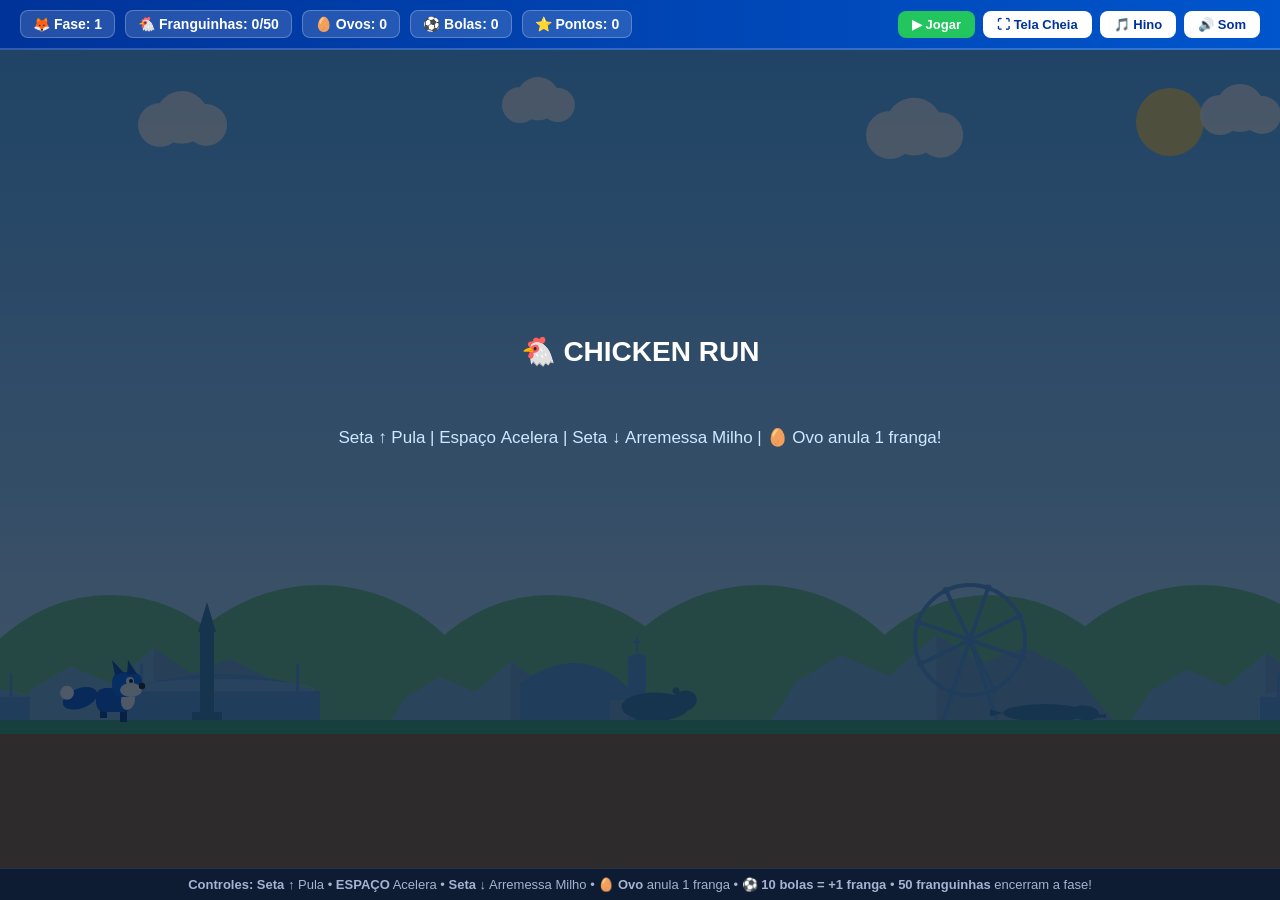
==== commit 86bb4e02: "Rename chickens to franguinhas in ChickenRun.html" ====
--- a/games/ChickenRun.html
+++ b/games/ChickenRun.html
@@ -98,7 +98,7 @@
   <div class="hud">
     <div class="hud-stats">
       <div class="stat-badge">🦊 Fase: <span id="phaseEl">1</span></div>
-      <div class="stat-badge">🐔 Galinhas: <span id="chickensEl">0</span>/50</div>
+      <div class="stat-badge">🐔 Franguinhas: <span id="chickensEl">0</span>/50</div>
       <div class="stat-badge">🥚 Ovos: <span id="eggsEl">0</span></div>
       <div class="stat-badge">⚽ Bolas: <span id="ballsEl">0</span></div>
       <div class="stat-badge">⭐ Pontos: <span id="scoreEl">0</span></div>
@@ -116,7 +116,7 @@
   </div>
 
   <div class="footer-tip">
-    <strong>Controles:</strong> <strong>Seta ↑</strong> Pula &bull; <strong>ESPAÇO</strong> Acelera &bull; <strong>Seta ↓</strong> Arremessa Milho &bull; <strong>🥚 Ovo</strong> anula 1 galinha &bull; <strong>50 galinhas</strong> encerram a fase!
+    <strong>Controles:</strong> <strong>Seta ↑</strong> Pula &bull; <strong>ESPAÇO</strong> Acelera &bull; <strong>Seta ↓</strong> Arremessa Milho &bull; <strong>🥚 Ovo</strong> anula 1 franga &bull; <strong>⚽ 10 bolas = +1 franga</strong> &bull; <strong>50 franguinhas</strong> encerram a fase!
   </div>
 </div>
 
@@ -294,6 +294,15 @@
       gain.gain.setValueAtTime(0.2, now);
       gain.gain.exponentialRampToValueAtTime(0.01, now + 0.46);
       osc.start(now); osc.stop(now + 0.46);
+    } else if (type === 'bonus') {
+      osc.type = 'triangle';
+      osc.frequency.setValueAtTime(523.25, now);
+      osc.frequency.setValueAtTime(659.25, now + 0.1);
+      osc.frequency.setValueAtTime(783.99, now + 0.2);
+      osc.frequency.setValueAtTime(1046.50, now + 0.3);
+      gain.gain.setValueAtTime(0.25, now);
+      gain.gain.exponentialRampToValueAtTime(0.01, now + 0.45);
+      osc.start(now); osc.stop(now + 0.45);
     }
   } catch (err) {}
 }
@@ -355,26 +364,29 @@
   resetGame();
 });
 
+// ===== SEQUÊNCIA DE ÍCONES / NOMES =====
 const STAR_SEQUENCE = [
-  { name: 'KLEBER GLADIADOR',    icon: 'star',   big: false, bouncingBall: false, throwsCorn: false },
-  { name: 'WELLINGTON PAULISTA', icon: 'star',   big: false, bouncingBall: false, throwsCorn: false },
-  { name: 'MARCELO RAMOS',       icon: 'star',   big: false, bouncingBall: false, throwsCorn: false },
-  { name: 'RONALDO FENOMENO',    icon: 'star',   big: true,  bouncingBall: false, throwsCorn: false },
-  { name: 'FABIO JUNIOR',        icon: 'ball',   big: false, bouncingBall: true,  throwsCorn: false },
-  { name: 'PAULINHO MCLAREN',    icon: 'star',   big: false, bouncingBall: false, throwsCorn: true  },
-  { name: 'KAIO JORGE',          icon: 'bigK',   big: true,  bouncingBall: false, throwsCorn: false },
-  { name: 'DIRCEU LOPES',        icon: 'crown',  big: false, bouncingBall: false, throwsCorn: false },
-  { name: 'ALEX',                icon: 'diamond',big: false, bouncingBall: false, throwsCorn: false },
-  { name: 'TOSTÃO',              icon: 'trophy', big: false, bouncingBall: false, throwsCorn: false }
+  { name: 'KLEBER GLADIADOR',    icon: 'skull',      big: false, bouncingBall: false, throwsCorn: false },
+  { name: 'WELLINGTON PAULISTA', icon: 'gunInv',     big: false, bouncingBall: false, throwsCorn: false },
+  { name: 'MARCELO RAMOS',       icon: 'fire',       big: false, bouncingBall: false, throwsCorn: false },
+  { name: 'RONALDO FENOMENO',    icon: 'star',       big: true,  bouncingBall: false, throwsCorn: false },
+  { name: 'FABIO JUNIOR',        icon: 'diamond',    big: false, bouncingBall: false, throwsCorn: false },
+  { name: 'PAULINHO MCLAREN',    icon: 'raceCar',    big: false, bouncingBall: false, throwsCorn: true  },
+  { name: 'KAIO JORGE',          icon: 'bigK',       big: true,  bouncingBall: false, throwsCorn: false },
+  { name: 'DIRCEU LOPES',        icon: 'crown',      big: true,  bouncingBall: false, throwsCorn: false },
+  { name: 'ALEX',                icon: 'threeStars', big: false, bouncingBall: false, throwsCorn: false },
+  { name: 'TOSTÃO',              icon: 'trophy',     big: false, bouncingBall: false, throwsCorn: false }
 ];
 
 const PHASE_GOAL = 50;
+const BALLS_PER_CHICKEN = 10;
 
 let state = 'START';
 let score = 0;
 let chickensCaught = 0;
 let eggsCollected = 0;
 let ballsCollected = 0;
+let ballsTowardNextChicken = 0;
 let phase = 1;
 let speed = 6.5;
 let baseSpeed = 6.5;
@@ -386,6 +398,7 @@
 let items = [];
 let corns = [];
 let decorativeCorns = [];
+let decorativeStars = [];
 let particles = [];
 let floatingTexts = [];
 let risingStars = [];
@@ -402,11 +415,42 @@
 ];
 let hillOffset = 0;
 
+const BH_SCENERY = {
+  far:  { parallax: 0.12, offset: 0, color: '#7fb3d5', items: [] },
+  mid:  { parallax: 0.28, offset: 0, color: '#5b9bd5', items: [] },
+  near: { parallax: 0.5,  offset: 0, color: '#3a7ca5', items: [] }
+};
+
+const SCENERY_WORLD_W = 1400;
+
+function buildScenery() {
+  BH_SCENERY.far.items = [
+    { type: 'serra', x: 0,   scale: 1.0 },
+    { type: 'serra', x: 380, scale: 0.85 },
+    { type: 'serra', x: 760, scale: 1.15 },
+    { type: 'serra', x: 1120, scale: 0.95 }
+  ];
+  BH_SCENERY.mid.items = [
+    { type: 'mineirao',  x: 120,  scale: 1.0 },
+    { type: 'igrejinha', x: 520,  scale: 1.0 },
+    { type: 'rodagigante', x: 900, scale: 1.0 },
+    { type: 'mineirao',  x: 1260, scale: 0.85 }
+  ];
+  BH_SCENERY.near.items = [
+    { type: 'pirulito', x: 200,  scale: 1.0 },
+    { type: 'capivara', x: 620,  scale: 1.0 },
+    { type: 'jacare',   x: 1000, scale: 1.0 },
+    { type: 'pirulito', x: 1320, scale: 0.9 }
+  ];
+}
+buildScenery();
+
 function resetGame() {
   score = 0;
   chickensCaught = 0;
   eggsCollected = 0;
   ballsCollected = 0;
+  ballsTowardNextChicken = 0;
   phase = 1;
   speed = 6.5;
   baseSpeed = 6.5;
@@ -414,6 +458,7 @@
   items = [];
   corns = [];
   decorativeCorns = [];
+  decorativeStars = [];
   particles = [];
   floatingTexts = [];
   risingStars = [];
@@ -465,7 +510,7 @@
     outerR: info.icon === 'bigK' ? 38 : (isBig ? 42 : 24),
     milestoneNum: milestoneNum,
     name: info.name,
-    label: `${milestoneNum}★ ${info.name}`,
+    label: info.name,
     icon: info.icon,
     isBig: isBig,
     bouncingBall: !!info.bouncingBall,
@@ -490,8 +535,9 @@
   planeObj = {
     x: -240,
     y: Math.max(85, GROUND_Y * 0.26),
-    vx: 0.9,
-    cornTimer: 0
+    vx: 1.4,
+    cornTimer: 0,
+    starTimer: 0
   };
 }
 
@@ -568,6 +614,8 @@
       color = i % 2 === 0 ? '#b45309' : '#facc15';
     } else if (colorScheme === 'egg') {
       color = i % 2 === 0 ? '#fef3c7' : '#fbbf24';
+    } else if (colorScheme === 'ball') {
+      color = i % 2 === 0 ? '#ffffff' : '#111111';
     } else {
       color = i % 2 === 0 ? '#ffffff' : '#1a1a1a';
     }
@@ -593,6 +641,225 @@
   });
 }
 
+// ===== LANDMARKS DE BH =====
+function drawSerraDoCurral(baseX, baseY, scale, color) {
+  ctx.save();
+  ctx.fillStyle = color;
+  ctx.beginPath();
+  const w = 320 * scale;
+  const h = 90 * scale;
+  ctx.moveTo(baseX, baseY);
+  ctx.lineTo(baseX + w * 0.10, baseY - h * 0.55);
+  ctx.lineTo(baseX + w * 0.22, baseY - h * 0.80);
+  ctx.lineTo(baseX + w * 0.35, baseY - h * 0.60);
+  ctx.lineTo(baseX + w * 0.48, baseY - h * 1.00);
+  ctx.lineTo(baseX + w * 0.60, baseY - h * 0.72);
+  ctx.lineTo(baseX + w * 0.72, baseY - h * 0.88);
+  ctx.lineTo(baseX + w * 0.85, baseY - h * 0.65);
+  ctx.lineTo(baseX + w, baseY);
+  ctx.closePath();
+  ctx.fill();
+
+  ctx.fillStyle = 'rgba(0,0,0,0.08)';
+  ctx.beginPath();
+  ctx.moveTo(baseX + w * 0.48, baseY - h * 1.00);
+  ctx.lineTo(baseX + w * 0.60, baseY - h * 0.72);
+  ctx.lineTo(baseX + w * 0.72, baseY - h * 0.88);
+  ctx.lineTo(baseX + w * 0.85, baseY - h * 0.65);
+  ctx.lineTo(baseX + w, baseY);
+  ctx.lineTo(baseX + w * 0.48, baseY);
+  ctx.closePath();
+  ctx.fill();
+  ctx.restore();
+}
+
+function drawMineirao(baseX, baseY, scale, color) {
+  ctx.save();
+  ctx.fillStyle = color;
+  const w = 200 * scale;
+  const h = 70 * scale;
+  ctx.beginPath();
+  ctx.moveTo(baseX, baseY);
+  ctx.lineTo(baseX, baseY - h * 0.55);
+  ctx.quadraticCurveTo(baseX + w / 2, baseY - h * 1.05, baseX + w, baseY - h * 0.55);
+  ctx.lineTo(baseX + w, baseY);
+  ctx.closePath();
+  ctx.fill();
+
+  ctx.fillStyle = 'rgba(255,255,255,0.18)';
+  ctx.beginPath();
+  ctx.ellipse(baseX + w / 2, baseY - h * 0.55, w * 0.48, h * 0.18, 0, Math.PI, 0);
+  ctx.fill();
+
+  ctx.fillStyle = color;
+  ctx.fillRect(baseX + w * 0.1, baseY - h * 0.95, 3 * scale, h * 0.4);
+  ctx.fillRect(baseX + w * 0.88, baseY - h * 0.95, 3 * scale, h * 0.4);
+  ctx.restore();
+}
+
+function drawIgrejinhaPampulha(baseX, baseY, scale, color) {
+  ctx.save();
+  ctx.fillStyle = color;
+  const w = 120 * scale;
+  const h = 85 * scale;
+
+  ctx.beginPath();
+  ctx.moveTo(baseX, baseY);
+  ctx.lineTo(baseX, baseY - h * 0.55);
+  ctx.quadraticCurveTo(baseX + w * 0.5, baseY - h * 1.05, baseX + w * 0.9, baseY - h * 0.5);
+  ctx.lineTo(baseX + w * 0.9, baseY - h * 0.35);
+  ctx.lineTo(baseX + w * 0.75, baseY - h * 0.35);
+  ctx.lineTo(baseX + w * 0.75, baseY);
+  ctx.closePath();
+  ctx.fill();
+
+  ctx.beginPath();
+  ctx.moveTo(baseX + w * 0.9, baseY);
+  ctx.lineTo(baseX + w * 0.9, baseY - h * 0.85);
+  ctx.quadraticCurveTo(baseX + w * 1.0, baseY - h * 0.95, baseX + w * 1.05, baseY - h * 0.85);
+  ctx.lineTo(baseX + w * 1.05, baseY);
+  ctx.closePath();
+  ctx.fill();
+
+  ctx.fillRect(baseX + w * 0.965, baseY - h * 1.1, 2 * scale, h * 0.18);
+  ctx.fillRect(baseX + w * 0.94, baseY - h * 1.05, 8 * scale, 2 * scale);
+  ctx.restore();
+}
+
+function drawRodaGigante(baseX, baseY, scale, color, t) {
+  ctx.save();
+  ctx.strokeStyle = color;
+  const cx = baseX + 70 * scale;
+  const cy = baseY - 90 * scale;
+  const r = 55 * scale;
+
+  ctx.lineWidth = 4 * scale;
+  ctx.beginPath();
+  ctx.moveTo(cx - 30 * scale, baseY);
+  ctx.lineTo(cx, cy);
+  ctx.lineTo(cx + 30 * scale, baseY);
+  ctx.stroke();
+
+  ctx.beginPath();
+  ctx.arc(cx, cy, r, 0, Math.PI * 2);
+  ctx.stroke();
+
+  for (let i = 0; i < 8; i++) {
+    const a = (i / 8) * Math.PI * 2 + t * 0.005;
+    ctx.beginPath();
+    ctx.moveTo(cx, cy);
+    ctx.lineTo(cx + Math.cos(a) * r, cy + Math.sin(a) * r);
+    ctx.stroke();
+  }
+
+  ctx.fillStyle = color;
+  for (let i = 0; i < 8; i++) {
+    const a = (i / 8) * Math.PI * 2 + t * 0.005;
+    const px = cx + Math.cos(a) * r;
+    const py = cy + Math.sin(a) * r;
+    ctx.beginPath();
+    ctx.arc(px, py, 3.5 * scale, 0, Math.PI * 2);
+    ctx.fill();
+  }
+  ctx.restore();
+}
+
+function drawPirulitoPracaSete(baseX, baseY, scale, color) {
+  ctx.save();
+  ctx.fillStyle = color;
+  const w = 14 * scale;
+  const h = 120 * scale;
+  ctx.fillRect(baseX, baseY - h * 0.75, w, h * 0.75);
+  ctx.beginPath();
+  ctx.moveTo(baseX - 2 * scale, baseY - h * 0.75);
+  ctx.lineTo(baseX + w / 2, baseY - h);
+  ctx.lineTo(baseX + w + 2 * scale, baseY - h * 0.75);
+  ctx.closePath();
+  ctx.fill();
+  ctx.fillRect(baseX - 8 * scale, baseY - 10 * scale, w + 16 * scale, 10 * scale);
+  ctx.restore();
+}
+
+function drawCapivara(baseX, baseY, scale, color) {
+  ctx.save();
+  ctx.fillStyle = color;
+  const w = 70 * scale;
+  const h = 34 * scale;
+  ctx.beginPath();
+  ctx.ellipse(baseX + w * 0.5, baseY - h * 0.45, w * 0.48, h * 0.42, 0, 0, Math.PI * 2);
+  ctx.fill();
+  ctx.beginPath();
+  ctx.ellipse(baseX + w * 0.92, baseY - h * 0.62, w * 0.18, h * 0.30, -0.25, 0, Math.PI * 2);
+  ctx.fill();
+  ctx.beginPath();
+  ctx.arc(baseX + w * 0.80, baseY - h * 0.92, 3.5 * scale, 0, Math.PI * 2);
+  ctx.fill();
+  ctx.fillRect(baseX + w * 0.22, baseY - h * 0.2, 5 * scale, h * 0.2);
+  ctx.fillRect(baseX + w * 0.62, baseY - h * 0.2, 5 * scale, h * 0.2);
+  ctx.restore();
+}
+
+function drawJacare(baseX, baseY, scale, color) {
+  ctx.save();
+  ctx.fillStyle = color;
+  const w = 100 * scale;
+  const h = 18 * scale;
+  ctx.beginPath();
+  ctx.ellipse(baseX + w * 0.45, baseY - h * 0.5, w * 0.42, h * 0.5, 0, 0, Math.PI * 2);
+  ctx.fill();
+  ctx.beginPath();
+  ctx.ellipse(baseX + w * 0.85, baseY - h * 0.5, w * 0.14, h * 0.42, 0.1, 0, Math.PI * 2);
+  ctx.fill();
+  ctx.fillRect(baseX + w * 0.92, baseY - h * 0.42, w * 0.14, h * 0.18);
+  ctx.beginPath();
+  ctx.moveTo(baseX + w * 0.03, baseY - h * 0.5);
+  ctx.lineTo(baseX - w * 0.10, baseY - h * 0.7);
+  ctx.lineTo(baseX - w * 0.10, baseY - h * 0.3);
+  ctx.closePath();
+  ctx.fill();
+  ctx.fillRect(baseX + w * 0.2, baseY - h * 0.15, 4 * scale, h * 0.15);
+  ctx.fillRect(baseX + w * 0.6, baseY - h * 0.15, 4 * scale, h * 0.15);
+  ctx.restore();
+}
+
+function drawBHScenery() {
+  const layers = [
+    { layer: BH_SCENERY.far,  drawFn: drawFarLandmark,  y: GROUND_Y + 18 },
+    { layer: BH_SCENERY.mid,  drawFn: drawMidLandmark,  y: GROUND_Y + 10 },
+    { layer: BH_SCENERY.near, drawFn: drawNearLandmark, y: GROUND_Y + 2  }
+  ];
+
+  layers.forEach(({ layer, drawFn, y }) => {
+    if (state === 'PLAYING') {
+      layer.offset += speed * layer.parallax * 0.16;
+    }
+    const baseOffset = -(layer.offset % SCENERY_WORLD_W);
+    for (let i = -1; i <= Math.ceil(canvas.width / SCENERY_WORLD_W) + 1; i++) {
+      const worldX = baseOffset + i * SCENERY_WORLD_W;
+      layer.items.forEach(it => {
+        const x = worldX + it.x;
+        if (x > -260 && x < canvas.width + 260) {
+          drawFn(it.type, x, y, it.scale, layer.color);
+        }
+      });
+    }
+  });
+}
+
+function drawFarLandmark(type, x, y, scale, color) {
+  if (type === 'serra') drawSerraDoCurral(x, y, scale, color);
+}
+function drawMidLandmark(type, x, y, scale, color) {
+  if (type === 'mineirao') drawMineirao(x, y, scale, color);
+  else if (type === 'igrejinha') drawIgrejinhaPampulha(x, y, scale, color);
+  else if (type === 'rodagigante') drawRodaGigante(x, y, scale, color, frameCount);
+}
+function drawNearLandmark(type, x, y, scale, color) {
+  if (type === 'pirulito') drawPirulitoPracaSete(x, y, scale, color);
+  else if (type === 'capivara') drawCapivara(x, y, scale, color);
+  else if (type === 'jacare') drawJacare(x, y, scale, color);
+}
+
 function drawBackground() {
   const skyGrad = ctx.createLinearGradient(0, 0, 0, GROUND_Y);
   skyGrad.addColorStop(0, '#5bb5f9');
@@ -626,6 +893,8 @@
     ctx.arc(x + 320, GROUND_Y + 45, 180, Math.PI, 0);
     ctx.fill();
   }
+
+  drawBHScenery();
 
   ctx.fillStyle = '#38a169';
   ctx.fillRect(0, GROUND_Y, canvas.width, 14);
@@ -839,6 +1108,7 @@
   ctx.fillRect(o.x, o.y + 22, o.w, 7);
 }
 
+// ===== ÍCONES =====
 function drawMilestoneIcon(iconType, cx, cy, size, isBig) {
   ctx.save();
   ctx.translate(cx, cy);
@@ -849,9 +1119,137 @@
     ctx.textBaseline = 'middle';
     ctx.lineWidth = Math.max(2.5, size * 0.14);
     ctx.strokeStyle = '#003399';
-    ctx.strokeText('K', 0, 1);
+    ctx.strokeText('KJ', 0, 1);
     ctx.fillStyle = '#fde047';
-    ctx.fillText('K', 0, 1);
+    ctx.fillText('KJ', 0, 1);
+  } else if (iconType === 'skull') {
+    const r = size * 0.9;
+    ctx.fillStyle = '#60a5fa';
+    ctx.strokeStyle = '#003399';
+    ctx.lineWidth = Math.max(1.6, r * 0.12);
+    ctx.beginPath();
+    ctx.arc(0, -r * 0.15, r * 0.7, 0, Math.PI * 2);
+    ctx.fill();
+    ctx.stroke();
+    ctx.beginPath();
+    ctx.moveTo(-r * 0.42, r * 0.35);
+    ctx.quadraticCurveTo(0, r * 0.95, r * 0.42, r * 0.35);
+    ctx.closePath();
+    ctx.fill();
+    ctx.stroke();
+    ctx.fillStyle = '#003399';
+    ctx.beginPath();
+    ctx.arc(-r * 0.28, -r * 0.18, r * 0.18, 0, Math.PI * 2);
+    ctx.arc(r * 0.28, -r * 0.18, r * 0.18, 0, Math.PI * 2);
+    ctx.fill();
+    ctx.beginPath();
+    ctx.moveTo(0, r * 0.02);
+    ctx.lineTo(-r * 0.1, r * 0.22);
+    ctx.lineTo(r * 0.1, r * 0.22);
+    ctx.closePath();
+    ctx.fill();
+    ctx.strokeStyle = '#003399';
+    ctx.lineWidth = Math.max(1, r * 0.09);
+    for (let i = -2; i <= 2; i++) {
+      ctx.beginPath();
+      ctx.moveTo(i * r * 0.16, r * 0.42);
+      ctx.lineTo(i * r * 0.16, r * 0.68);
+      ctx.stroke();
+    }
+  } else if (iconType === 'gunInv') {
+    // Arma invertida (cano apontando para a esquerda)
+    const w = size * 2.1;
+    const h = size * 1.15;
+    ctx.fillStyle = '#3b82f6';
+    ctx.strokeStyle = '#003399';
+    ctx.lineWidth = Math.max(1.6, size * 0.09);
+    ctx.beginPath();
+    drawRoundRect(-w * 0.75, -h * 0.3, w * 0.75, h * 0.35, 2);
+    ctx.fill(); ctx.stroke();
+    ctx.beginPath();
+    ctx.moveTo(w * 0.05, h * 0.05);
+    ctx.lineTo(-w * 0.15, h * 0.55);
+    ctx.lineTo(-w * 0.28, h * 0.55);
+    ctx.lineTo(-w * 0.18, h * 0.05);
+    ctx.closePath();
+    ctx.fill(); ctx.stroke();
+    ctx.beginPath();
+    ctx.moveTo(-w * 0.05, h * 0.05);
+    ctx.lineTo(-w * 0.2, h * 0.6);
+    ctx.lineTo(-w * 0.35, h * 0.6);
+    ctx.lineTo(-w * 0.28, h * 0.05);
+    ctx.closePath();
+    ctx.fill(); ctx.stroke();
+  } else if (iconType === 'fire') {
+    // Chama de fogo
+    const h = size * 1.5;
+    const w = size * 1.05;
+    ctx.fillStyle = '#f97316';
+    ctx.strokeStyle = '#b91c1c';
+    ctx.lineWidth = Math.max(1.4, size * 0.07);
+    ctx.beginPath();
+    ctx.moveTo(0, h * 0.6);
+    ctx.quadraticCurveTo(-w, h * 0.1, -w * 0.35, -h * 0.1);
+    ctx.quadraticCurveTo(-w * 0.45, -h * 0.55, 0, -h * 0.7);
+    ctx.quadraticCurveTo(w * 0.45, -h * 0.55, w * 0.35, -h * 0.1);
+    ctx.quadraticCurveTo(w, h * 0.1, 0, h * 0.6);
+    ctx.closePath();
+    ctx.fill();
+    ctx.stroke();
+    ctx.fillStyle = '#fde047';
+    ctx.beginPath();
+    ctx.moveTo(0, h * 0.45);
+    ctx.quadraticCurveTo(-w * 0.5, h * 0.05, -w * 0.15, -h * 0.05);
+    ctx.quadraticCurveTo(-w * 0.2, -h * 0.35, 0, -h * 0.45);
+    ctx.quadraticCurveTo(w * 0.2, -h * 0.35, w * 0.15, -h * 0.05);
+    ctx.quadraticCurveTo(w * 0.5, h * 0.05, 0, h * 0.45);
+    ctx.closePath();
+    ctx.fill();
+    ctx.fillStyle = '#fff7d6';
+    ctx.beginPath();
+    ctx.ellipse(0, h * 0.15, w * 0.12, h * 0.18, 0, 0, Math.PI * 2);
+    ctx.fill();
+  } else if (iconType === 'raceCar') {
+    // Carro de corrida
+    const w = size * 2.2;
+    const h = size * 1.1;
+    ctx.fillStyle = '#ef4444';
+    ctx.strokeStyle = '#003399';
+    ctx.lineWidth = Math.max(1.4, size * 0.08);
+    ctx.beginPath();
+    ctx.moveTo(-w / 2, h * 0.1);
+    ctx.quadraticCurveTo(-w * 0.42, -h * 0.15, -w * 0.15, -h * 0.2);
+    ctx.lineTo(w * 0.1, -h * 0.5);
+    ctx.quadraticCurveTo(w * 0.4, -h * 0.4, w * 0.42, -h * 0.05);
+    ctx.lineTo(w / 2, h * 0.1);
+    ctx.lineTo(w / 2, h * 0.3);
+    ctx.lineTo(-w / 2, h * 0.3);
+    ctx.closePath();
+    ctx.fill();
+    ctx.stroke();
+    ctx.fillStyle = '#111827';
+    ctx.fillRect(-w * 0.48, -h * 0.35, w * 0.12, h * 0.12);
+    ctx.fillRect(-w * 0.48, -h * 0.35, w * 0.04, h * 0.5);
+    ctx.fillStyle = '#bae6fd';
+    ctx.beginPath();
+    ctx.moveTo(w * 0.02, -h * 0.42);
+    ctx.lineTo(w * 0.32, -h * 0.32);
+    ctx.lineTo(w * 0.32, -h * 0.12);
+    ctx.lineTo(w * 0.02, -h * 0.12);
+    ctx.closePath();
+    ctx.fill();
+    ctx.stroke();
+    ctx.fillStyle = '#111827';
+    const wheelR = h * 0.22;
+    ctx.beginPath();
+    ctx.arc(-w * 0.28, h * 0.32, wheelR, 0, Math.PI * 2);
+    ctx.arc(w * 0.28, h * 0.32, wheelR, 0, Math.PI * 2);
+    ctx.fill();
+    ctx.fillStyle = '#d1d5db';
+    ctx.beginPath();
+    ctx.arc(-w * 0.28, h * 0.32, wheelR * 0.45, 0, Math.PI * 2);
+    ctx.arc(w * 0.28, h * 0.32, wheelR * 0.45, 0, Math.PI * 2);
+    ctx.fill();
   } else if (iconType === 'ball') {
     const r = size * 0.72;
     ctx.fillStyle = '#ffffff';
@@ -867,8 +1265,8 @@
     ctx.arc(0, 0, r * 0.36, 0, Math.PI * 2);
     ctx.fill();
   } else if (iconType === 'crown') {
-    const w = size * 1.45;
-    const h = size * 1.05;
+    const w = size * 1.55;
+    const h = size * 1.15;
     ctx.fillStyle = '#facc15';
     ctx.strokeStyle = '#003399';
     ctx.lineWidth = Math.max(1.6, size * 0.08);
@@ -889,9 +1287,9 @@
     ctx.arc(0, h * 0.2, Math.max(2, size * 0.12), 0, Math.PI * 2);
     ctx.fill();
   } else if (iconType === 'diamond') {
-    const w = size * 1.25;
-    const h = size * 1.25;
-    ctx.fillStyle = '#38bdf8';
+    const w = size * 1.3;
+    const h = size * 1.3;
+    ctx.fillStyle = '#3b82f6';
     ctx.strokeStyle = '#003399';
     ctx.lineWidth = Math.max(1.6, size * 0.08);
     ctx.beginPath();
@@ -903,7 +1301,7 @@
     ctx.fill();
     ctx.stroke();
 
-    ctx.fillStyle = '#e0f2fe';
+    ctx.fillStyle = '#bfdbfe';
     ctx.beginPath();
     ctx.moveTo(0, -h / 2);
     ctx.lineTo(w * 0.22, -h * 0.1);
@@ -911,6 +1309,24 @@
     ctx.lineTo(-w * 0.22, -h * 0.1);
     ctx.closePath();
     ctx.fill();
+  } else if (iconType === 'threeStars') {
+    const s = size * 0.62;
+    drawStar(-s * 1.15, -s * 0.35, 5, s, s * 0.46);
+    ctx.fillStyle = '#facc15';
+    ctx.fill();
+    ctx.strokeStyle = '#003399';
+    ctx.lineWidth = Math.max(1.2, s * 0.09);
+    ctx.stroke();
+
+    drawStar(s * 1.15, -s * 0.35, 5, s, s * 0.46);
+    ctx.fillStyle = '#facc15';
+    ctx.fill();
+    ctx.stroke();
+
+    drawStar(0, s * 0.75, 5, s, s * 0.46);
+    ctx.fillStyle = '#fde047';
+    ctx.fill();
+    ctx.stroke();
   } else if (iconType === 'trophy') {
     const w = size * 1.1;
     const h = size * 1.2;
@@ -950,6 +1366,36 @@
     drawCornGraphic(dc.x, dc.y, 20, 12, dc.angle);
     if (dc.life <= 0 || dc.y > GROUND_Y + 20) {
       decorativeCorns.splice(i, 1);
+    }
+  }
+}
+
+function updateAndDrawDecorativeStars() {
+  for (let i = decorativeStars.length - 1; i >= 0; i--) {
+    const ds = decorativeStars[i];
+    if (state === 'PLAYING' || state === 'PLANE_FINALE') {
+      ds.x += ds.vx;
+      ds.y += ds.vy;
+      ds.vy += 0.14;
+      ds.angle += ds.vAngle;
+      ds.life--;
+    }
+
+    ctx.save();
+    ctx.translate(ds.x, ds.y);
+    ctx.rotate(ds.angle);
+    const glow = 0.65 + Math.sin(frameCount * 0.2 + ds.x * 0.1) * 0.35;
+    ctx.globalAlpha = Math.max(0, Math.min(1, glow));
+    drawStar(0, 0, 5, ds.size, ds.size * 0.46);
+    ctx.fillStyle = '#fde047';
+    ctx.fill();
+    ctx.strokeStyle = '#f59e0b';
+    ctx.lineWidth = 1.4;
+    ctx.stroke();
+    ctx.restore();
+
+    if (ds.life <= 0 || ds.y > GROUND_Y + 20) {
+      decorativeStars.splice(i, 1);
     }
   }
 }
@@ -1101,13 +1547,16 @@
   ctx.restore();
 }
 
+// ===== FINAL: AVIÃO COM 2 FAIXAS (nomes ATRÁS da 6x1) + MILHO + ESTRELAS =====
 function updateAndDrawPlaneFinale() {
   if (!planeObj) return;
 
   planeObj.x += planeObj.vx;
   planeObj.y += Math.sin(frameCount * 0.06) * 0.8;
   planeObj.cornTimer--;
-
+  planeObj.starTimer--;
+
+  // joga milho
   if (planeObj.cornTimer <= 0 && planeObj.x > -40 && planeObj.x < canvas.width + 60) {
     planeObj.cornTimer = 18;
     decorativeCorns.push({
@@ -1121,11 +1570,27 @@
     });
   }
 
+  // joga estrelas
+  if (planeObj.starTimer <= 0 && planeObj.x > -40 && planeObj.x < canvas.width + 60) {
+    planeObj.starTimer = 26;
+    decorativeStars.push({
+      x: planeObj.x + 20,
+      y: planeObj.y + 10,
+      vx: (Math.random() - 0.5) * 3.0,
+      vy: 1.0 + Math.random() * 1.8,
+      angle: Math.random() * Math.PI * 2,
+      vAngle: (Math.random() - 0.5) * 0.15,
+      size: 8 + Math.random() * 5,
+      life: 160
+    });
+  }
+
   const px = planeObj.x;
   const py = planeObj.y + Math.sin(frameCount * 0.06) * 0.8;
 
   ctx.save();
 
+  // ===== FAIXA 1: 6X1 ETERNO =====
   const bannerW = 165;
   const bannerH = 42;
   const bannerX = px - bannerW - 42;
@@ -1152,6 +1617,49 @@
   ctx.textBaseline = 'middle';
   ctx.fillText('6X1 ETERNO', bannerX + bannerW / 2, bannerY + waveY + bannerH / 2 + 1);
 
+  // ===== FAIXA 2: NOMES — ATRÁS da faixa 6x1 =====
+  const namesText = 'ROGER • LEANDRO GUERREIRO • ANSELMO RAMON • FABRÍCIO • WELLINGTON PAULISTA • EVERTON';
+  const maxBanner2W = Math.max(280, canvas.width * 0.6);
+
+  let fontSize2 = 13;
+  ctx.font = `800 ${fontSize2}px 'Segoe UI', sans-serif`;
+  let textW = ctx.measureText(namesText).width;
+  while (textW + 32 > maxBanner2W && fontSize2 > 8) {
+    fontSize2 -= 0.5;
+    ctx.font = `800 ${fontSize2}px 'Segoe UI', sans-serif`;
+    textW = ctx.measureText(namesText).width;
+  }
+
+  const banner2H = 32;
+  const banner2W = Math.min(textW + 32, maxBanner2W);
+  const banner2X = bannerX - banner2W - 20;
+  const banner2Y = py - banner2H / 2 + 6;
+  const wave2Y = Math.sin(frameCount * 0.12 + 1.4) * 4;
+
+  // cabo comprido
+  ctx.strokeStyle = '#ffffff';
+  ctx.lineWidth = 2;
+  ctx.beginPath();
+  ctx.moveTo(bannerX, bannerY + waveY + bannerH / 2);
+  ctx.lineTo(banner2X + banner2W, banner2Y + wave2Y + banner2H / 2);
+  ctx.stroke();
+
+  // fundo da faixa 2
+  ctx.fillStyle = '#003399';
+  ctx.strokeStyle = '#fde047';
+  ctx.lineWidth = 2.5;
+  drawRoundRect(banner2X, banner2Y + wave2Y, banner2W, banner2H, 7);
+  ctx.fill();
+  ctx.stroke();
+
+  // texto da faixa 2
+  ctx.fillStyle = '#fde047';
+  ctx.font = `800 ${fontSize2}px 'Segoe UI', sans-serif`;
+  ctx.textAlign = 'center';
+  ctx.textBaseline = 'middle';
+  ctx.fillText(namesText, banner2X + banner2W / 2, banner2Y + wave2Y + banner2H / 2 + 1);
+
+  // ===== AVIÃO =====
   ctx.fillStyle = '#0055cc';
   ctx.strokeStyle = '#ffffff';
   ctx.lineWidth = 2.5;
@@ -1200,7 +1708,8 @@
 
   ctx.restore();
 
-  if (bannerX > canvas.width + 80) {
+  // ===== TÉRMINO: faixa 2 (a mais à esquerda) saiu pela direita =====
+  if (banner2X > canvas.width + 80) {
     planeObj = null;
     startCredits();
   }
@@ -1231,7 +1740,7 @@
   ctx.fillStyle = '#cbe9ff';
   ctx.font = "700 18px 'Segoe UI', sans-serif";
   ctx.fillText(
-    `50 Galinhas Caçadas! • Bolas: ${ballsCollected} • Pontos: ${Math.floor(score)}`,
+    `50 Franguinhas Caçadas! • Bolas: ${ballsCollected} • Pontos: ${Math.floor(score)}`,
     cx,
     baseY + 46
   );
@@ -1371,9 +1880,27 @@
       if (checkCollision(fox, item)) {
         if (item.type === 'ball') {
           ballsCollected++;
+          ballsTowardNextChicken++;
           score += 80;
           playSfx('ball');
-          spawnParticles(item.x + 18, item.y + 16, 'default');
+          spawnParticles(item.x + 18, item.y + 16, 'ball');
+
+          if (ballsTowardNextChicken >= BALLS_PER_CHICKEN) {
+            ballsTowardNextChicken = 0;
+            chickensCaught++;
+            score += 100;
+            playSfx('bonus');
+            addFloatingText('⚽ 10 BOLAS = +1 FRANGA!', canvas.width / 2, GROUND_Y - 140, '#86efac');
+
+            checkChickenStarMilestone();
+
+            if (chickensCaught >= PHASE_GOAL) {
+              items.splice(i, 1);
+              updateHud();
+              startPlaneFinale();
+              break;
+            }
+          }
         } else if (item.type === 'egg') {
           eggsCollected++;
           if (chickensCaught > 0) {
@@ -1389,7 +1916,7 @@
           fox.sadTimer = 28;
           playSfx('egg');
           spawnParticles(item.x + 16, item.y + 16, 'egg');
-          addFloatingText('🥚 -1 GALINHA!', item.x + 16, item.y - 8, '#fca5a5');
+          addFloatingText('🥚 -1 FRANGA!', item.x + 16, item.y - 8, '#fca5a5');
         } else {
           chickensCaught++;
           const pts = item.isRed ? 100 : 50;
@@ -1433,6 +1960,7 @@
   if (state !== 'CREDITS') {
     drawFox();
     updateAndDrawDecorativeCorns();
+    updateAndDrawDecorativeStars();
     updateAndDrawFloatingTexts();
     drawAccumulatedScoreboard();
     updateAndDrawRisingStars();
@@ -1466,8 +1994,8 @@
     ctx.fillStyle = '#cbe9ff';
     ctx.fillText(
       state === 'START'
-        ? 'Seta ↑ Pula | Espaço Acelera | Seta ↓ Arremessa Milho | 🥚 Ovo anula 1 galinha!'
-        : 'Você caçou ' + chickensCaught + ' galinhas e pegou ' + ballsCollected + ' bolas. Aperte ESPAÇO para jogar de novo!',
+        ? 'Seta ↑ Pula | Espaço Acelera | Seta ↓ Arremessa Milho | 🥚 Ovo anula 1 franga!'
+        : 'Você caçou ' + chickensCaught + ' franguinhas e pegou ' + ballsCollected + ' bolas. Aperte ESPAÇO para jogar de novo!',
       canvas.width / 2,
       canvas.height * 0.48
     );
@@ -1499,4 +2027,4 @@
 updateAndDraw();
 </script>
 </body>
-</html>+</html>
